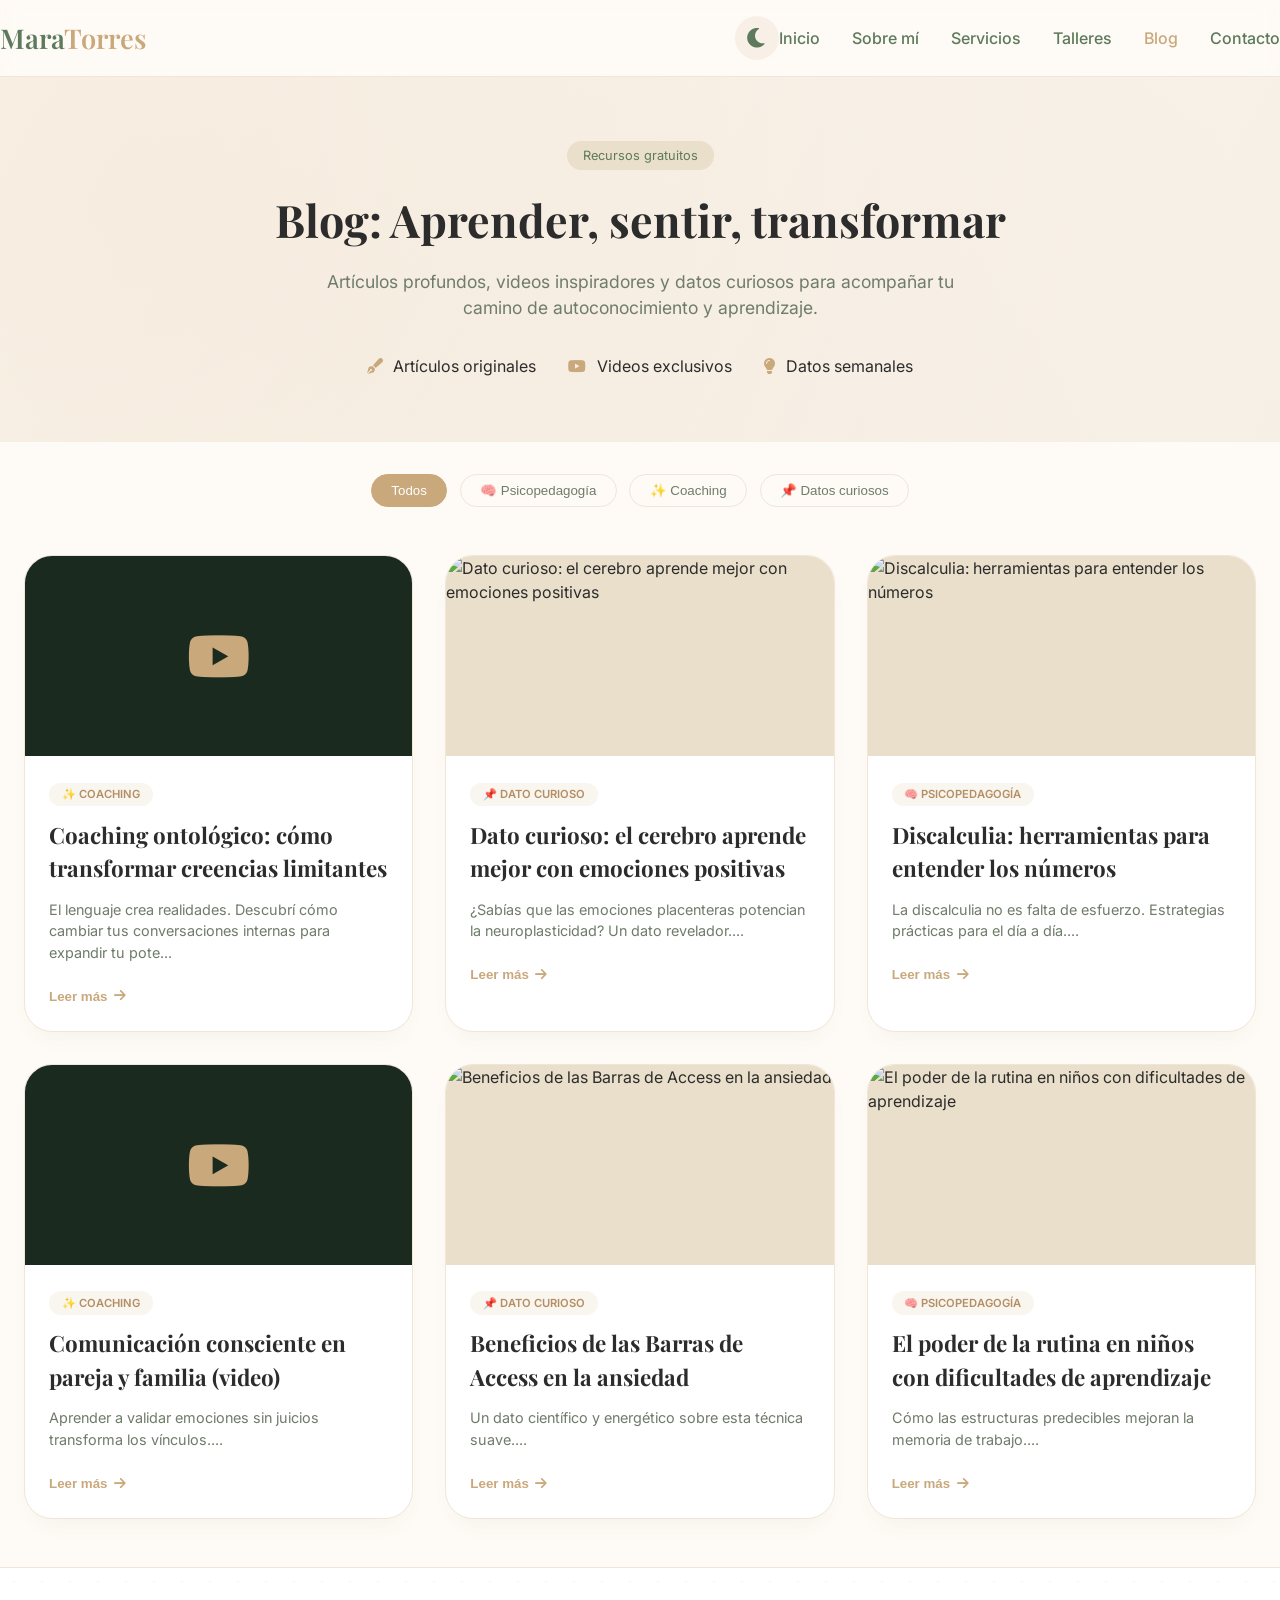
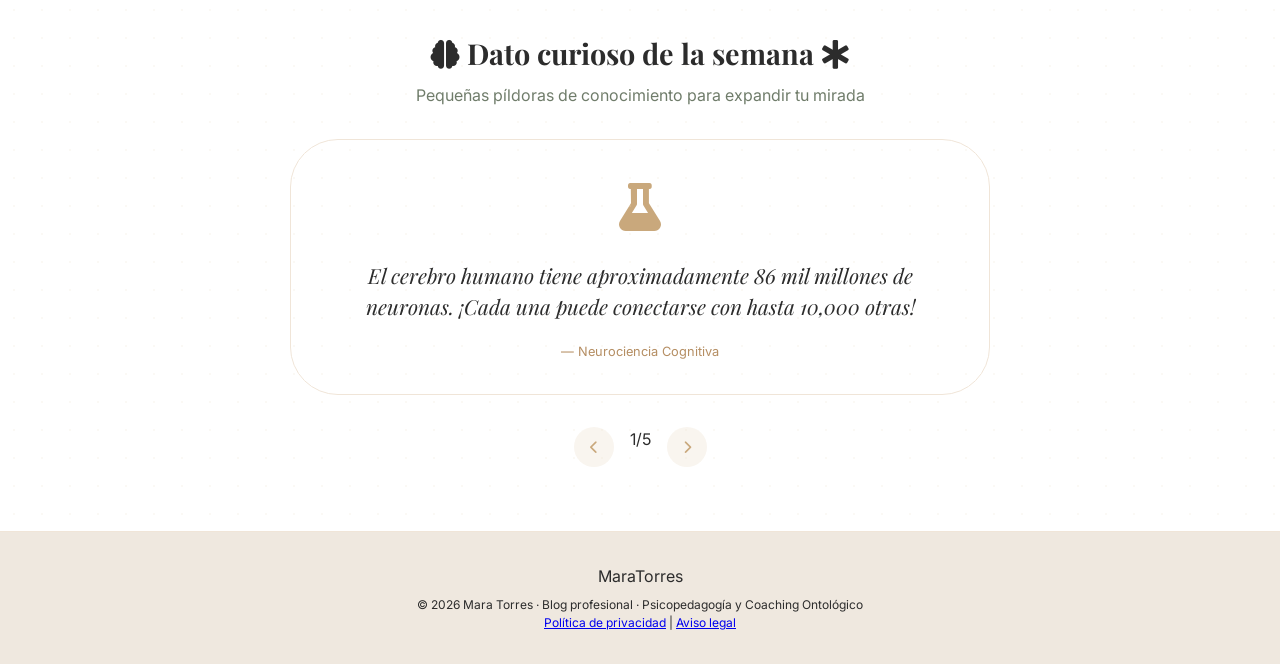
==== index.html @ 4ec5a08f "Add files via upload" ====
<!DOCTYPE html>
<html lang="es">
<head>
  <meta charset="UTF-8">
  <meta name="viewport" content="width=device-width, initial-scale=1.0, viewport-fit=cover">
  <meta name="description" content="Blog de Mara Torres: artículos, videos y datos curiosos sobre psicopedagogía clínica y coaching ontológico.">
  <meta name="keywords" content="blog psicopedagogía, coaching ontológico, dificultades de aprendizaje">
  <meta name="author" content="Mara Torres">
  <link rel="canonical" href="https://www.licenciadamaratorres.com/blog.html">
  <meta property="og:title" content="Blog | Mara Torres - Psicopedagogía y Coaching">
  <meta property="og:description" content="Artículos, videos y datos curiosos para potenciar tu aprendizaje.">
  <meta property="og:image" content="https://www.licenciadamaratorres.com/mara1.webp">
  <meta property="og:url" content="https://www.licenciadamaratorres.com/blog.html">
  <meta property="og:type" content="website">
  <link rel="icon" type="image/svg+xml" href="data:image/svg+xml,%3Csvg xmlns='http://www.w3.org/2000/svg' viewBox='0 0 100 100'%3E%3Ccircle cx='50' cy='50' r='45' fill='%238F9E8A'/%3E%3Ctext x='50' y='70' font-size='48' text-anchor='middle' fill='%23FFFFFF' font-family='Arial, sans-serif' font-weight='bold'%3EMT%3C/text%3E%3C/svg%3E">
  <title>Blog | Mara Torres · Psicopedagogía y Coaching</title>
  
  <!-- Preconexión a Google Fonts para evitar CORB -->
  <link rel="preconnect" href="https://fonts.googleapis.com">
  <link rel="preconnect" href="https://fonts.gstatic.com" crossorigin>
  <link href="https://fonts.googleapis.com/css2?family=Inter:opsz,wght@14..32,300;400;500;600;700&family=Playfair+Display:ital,wght@0,400;0,500;0,600;0,700;1,400&display=swap" rel="stylesheet" crossorigin="anonymous">
  
  <link rel="stylesheet" href="styles.css">
  <link rel="stylesheet" href="https://cdnjs.cloudflare.com/ajax/libs/font-awesome/6.0.0-beta3/css/all.min.css">
</head>
<body class="light-mode">
  <div class="app-wrapper">
    <header>
      <div class="navbar container">
        <div class="logo">Mara<span>Torres</span></div>
        <div class="dark-mode-toggle" id="darkModeToggle">
          <i class="fas fa-moon"></i>
          <i class="fas fa-sun" style="display: none;"></i>
        </div>
        <div class="menu-icon" id="menuToggle">
          <i class="fas fa-bars"></i>
        </div>
        <ul class="nav-links" id="navLinks">
          <li><a href="index.html" target="_blank">Inicio</a></li>
          <li><a href="index.html#about" target="_blank">Sobre mí</a></li>
          <li><a href="index.html#services" target="_blank">Servicios</a></li>
          <li><a href="index.html#workshops" target="_blank">Talleres</a></li>
          <li><a href="blog.html" class="active">Blog</a></li>
          <li><a href="index.html#contact" target="_blank">Contacto</a></li>
        </ul>
      </div>
    </header>

    <main>
      <section class="blog-hero">
        <div class="container">
          <div class="hero-badge">Recursos gratuitos</div>
          <h1>Blog: Aprender, sentir, transformar</h1>
          <p>Artículos profundos, videos inspiradores y datos curiosos para acompañar tu camino de autoconocimiento y aprendizaje.</p>
          <div class="hero-stats">
            <span><i class="fas fa-pen-fancy"></i> Artículos originales</span>
            <span><i class="fab fa-youtube"></i> Videos exclusivos</span>
            <span><i class="fas fa-lightbulb"></i> Datos semanales</span>
          </div>
        </div>
        <div class="moving-gradient-bg"></div>
      </section>

      <div class="container filter-bar">
        <div class="filter-buttons">
          <button class="filter-btn active" data-filter="all">Todos</button>
          <button class="filter-btn" data-filter="psicopedagogia">🧠 Psicopedagogía</button>
          <button class="filter-btn" data-filter="coaching">✨ Coaching</button>
          <button class="filter-btn" data-filter="curiosidad">📌 Datos curiosos</button>
        </div>
      </div>

      <section class="blog-grid-section">
        <div class="container">
          <div class="posts-grid" id="postsGrid"></div>
          <div class="load-more-container" id="loadMoreContainer" style="display: none;">
            <button id="loadMoreBtn" class="btn-outline">Cargar más artículos <i class="fas fa-arrow-down"></i></button>
          </div>
        </div>
      </section>

      <section class="curiosities-section">
        <div class="container">
          <div class="section-header">
            <h2><i class="fas fa-brain"></i> Dato curioso de la semana <i class="fas fa-star-of-life"></i></h2>
            <p>Pequeñas píldoras de conocimiento para expandir tu mirada</p>
          </div>
          <div class="curiosity-card" id="dynamicCuriosity">
            <div class="curiosity-icon"><i class="fas fa-flask"></i></div>
            <p class="curiosity-text">Cargando dato interesante...</p>
            <span class="curiosity-author">— Neuroaprendizaje</span>
          </div>
          <div class="curiosity-navigation">
            <button id="prevCuriosityBtn" class="curiosity-nav"><i class="fas fa-chevron-left"></i></button>
            <span id="curiosityIndex"></span>
            <button id="nextCuriosityBtn" class="curiosity-nav"><i class="fas fa-chevron-right"></i></button>
          </div>
        </div>
        <div class="floating-dots-bg"></div>
      </section>
    </main>

    <footer>
      <div class="container">
        <div class="footer-logo">Mara<span>Torres</span></div>
        <div class="copyright">
          <p>© 2026 Mara Torres · Blog profesional · Psicopedagogía y Coaching Ontológico</p>
          <p><a href="privacidad.html">Política de privacidad</a> | <a href="aviso-legal.html">Aviso legal</a></p>
        </div>
      </div>
    </footer>

    <div id="postModal" class="modal">
      <div class="modal-content">
        <span class="modal-close" id="closeModalBtn">&times;</span>
        <div id="modalBody"></div>
        <div class="modal-footer">
          <button class="btn-primary" id="modalContactBtn">¿Querés profundizar? Contactame <i class="fab fa-whatsapp"></i></button>
        </div>
      </div>
    </div>

    <div class="scroll-top" id="scrollTopBtn">
      <i class="fas fa-arrow-up"></i>
    </div>
  </div>
  <script src="script.js"></script>
</body>
</html>
---- styles.css ----
/* ========== VARIABLES ========== */
:root {
  --bg-body: #FEFAF5;
  --bg-surface: #FFFFFF;
  --text-primary: #2C2C2C;
  --text-secondary: #6F7C6A;
  --border-light: #F0E5D8;
  --primary: #C9A87C;
  --primary-dark: #B58E63;
  --primary-light: #EADFCB;
  --secondary: #5D7A5C;
  --secondary-light: #8F9E8A;
  --card-shadow: rgba(93, 122, 92, 0.08);
  --hero-gradient-start: #FFF9F2;
  --hero-gradient-end: #F6EFE6;
  --tag-bg: rgba(201,168,124,0.12);
  --footer-bg: #EFE8DF;
  --modal-overlay: rgba(0,0,0,0.7);
  --transition-default: all 0.3s cubic-bezier(0.2, 0.9, 0.4, 1.1);
}

body.dark-mode {
  --bg-body: #1A2A1F;
  --bg-surface: #24332A;
  --text-primary: #F2EFE6;
  --text-secondary: #C5C9B6;
  --border-light: #3F4A3A;
  --primary: #D6B47A;
  --primary-dark: #C2A36B;
  --primary-light: #4A5A3E;
  --secondary: #ADC09F;
  --secondary-light: #7C8F72;
  --card-shadow: rgba(0,0,0,0.3);
  --hero-gradient-start: #1F2E21;
  --hero-gradient-end: #142116;
  --tag-bg: rgba(214,180,122,0.18);
  --footer-bg: #162015;
  --modal-overlay: rgba(0,0,0,0.85);
}

* {
  margin: 0;
  padding: 0;
  box-sizing: border-box;
}

body {
  font-family: 'Inter', sans-serif;
  background-color: var(--bg-body);
  color: var(--text-primary);
  line-height: 1.5;
  transition: background-color 0.3s ease, color 0.2s ease;
  overflow-x: hidden;
}

.container {
  max-width: 1280px;
  margin: 0 auto;
  padding: 0 1.5rem;
  width: 100%;
}

/* ========== HEADER: Logo izquierda, tema centro, hamburguesa derecha ========== */
header {
  background: rgba(var(--bg-body), 0.98);
  backdrop-filter: blur(10px);
  position: sticky;
  top: 0;
  z-index: 1000;
  border-bottom: 1px solid var(--border-light);
  transition: var(--transition-default);
}
.navbar {
  display: flex;
  justify-content: space-between;
  align-items: center;
  padding: 1rem 0;
  position: relative;
}
.logo {
  font-size: 1.7rem;
  font-weight: 600;
  color: var(--secondary);
  font-family: 'Playfair Display', serif;
  flex: 1;
}
.logo span { color: var(--primary); }

.dark-mode-toggle {
  cursor: pointer;
  font-size: 1.4rem;
  color: var(--secondary);
  background: var(--tag-bg);
  width: 44px;
  height: 44px;
  display: flex;
  align-items: center;
  justify-content: center;
  border-radius: 60px;
  transition: 0.2s;
  margin: 0 auto;
}
.dark-mode-toggle:hover {
  background: var(--primary-light);
  color: var(--primary);
}

.menu-icon {
  display: none;
  font-size: 1.8rem;
  cursor: pointer;
  color: var(--secondary);
  background: none;
  border: none;
  margin-left: auto;
}

.nav-links {
  display: flex;
  gap: 2rem;
  list-style: none;
}
.nav-links a {
  text-decoration: none;
  font-weight: 500;
  color: var(--secondary);
  transition: 0.2s;
}
.nav-links a:hover, .nav-links a.active {
  color: var(--primary);
}

/* ========== RESPONSIVE MENU: hamburguesa derecha, enlaces centrados ========== */
@media (max-width: 1024px) {
  .menu-icon {
    display: block;
  }
  .nav-links {
    position: absolute;
    top: 100%;
    left: 0;
    width: 100%;
    background: var(--bg-surface);
    flex-direction: column;
    align-items: center;
    justify-content: center;
    gap: 1.2rem;
    padding: 1.8rem 0;
    margin: 0;
    border-top: 1px solid var(--border-light);
    border-bottom: 1px solid var(--border-light);
    opacity: 0;
    visibility: hidden;
    transform: translateY(-20px);
    transition: opacity 0.3s ease, visibility 0.3s ease, transform 0.3s ease;
    z-index: 999;
    box-shadow: 0 10px 20px rgba(0, 0, 0, 0.05);
    text-align: center;
  }
  .nav-links.active {
    opacity: 1;
    visibility: visible;
    transform: translateY(0);
  }
  .nav-links li {
    width: 100%;
    text-align: center;
  }
  .nav-links a {
    font-size: 1.1rem;
    padding: 0.5rem;
    display: inline-block;
  }
}

/* ========== HERO Y ANIMACIONES ========== */
.blog-hero {
  position: relative;
  padding: 4rem 0;
  background: linear-gradient(120deg, var(--hero-gradient-start), var(--hero-gradient-end));
  overflow: hidden;
  text-align: center;
}
.moving-gradient-bg {
  position: absolute;
  top: -50%;
  left: -50%;
  width: 200%;
  height: 200%;
  background: radial-gradient(circle at 30% 40%, rgba(201,168,124,0.15) 0%, transparent 60%);
  animation: slowDrift 18s infinite alternate ease-in-out;
  pointer-events: none;
  z-index: 0;
}
@keyframes slowDrift {
  0% { transform: translate(0%, 0%) rotate(0deg); opacity: 0.6; }
  100% { transform: translate(5%, 8%) rotate(3deg); opacity: 1; }
}
.blog-hero .container {
  position: relative;
  z-index: 2;
}
.hero-badge {
  background: var(--primary-light);
  padding: 0.3rem 1rem;
  border-radius: 50px;
  font-size: 0.8rem;
  display: inline-block;
  margin-bottom: 1rem;
  color: var(--secondary);
}
.blog-hero h1 {
  font-size: 2.8rem;
  font-family: 'Playfair Display', serif;
  margin-bottom: 1rem;
}
.blog-hero p {
  font-size: 1.1rem;
  max-width: 650px;
  margin: 0 auto;
  color: var(--text-secondary);
}
.hero-stats {
  margin-top: 2rem;
  display: flex;
  justify-content: center;
  gap: 2rem;
}
.hero-stats span i {
  margin-right: 0.4rem;
  color: var(--primary);
}

/* ========== FILTROS Y GRID ========== */
.filter-bar {
  margin-top: 2rem;
  margin-bottom: 1rem;
  text-align: center;
}
.filter-buttons {
  display: flex;
  flex-wrap: wrap;
  justify-content: center;
  gap: 0.8rem;
}
.filter-btn {
  background: transparent;
  border: 1px solid var(--border-light);
  padding: 0.5rem 1.2rem;
  border-radius: 50px;
  font-weight: 500;
  color: var(--text-secondary);
  cursor: pointer;
  transition: 0.2s;
}
.filter-btn.active, .filter-btn:hover {
  background: var(--primary);
  color: white;
  border-color: var(--primary);
}

.posts-grid {
  display: grid;
  grid-template-columns: repeat(auto-fill, minmax(320px, 1fr));
  gap: 2rem;
  margin: 3rem 0;
}
.post-card {
  background: var(--bg-surface);
  border-radius: 28px;
  overflow: hidden;
  border: 1px solid var(--border-light);
  transition: var(--transition-default);
  box-shadow: 0 12px 24px -12px var(--card-shadow);
  display: flex;
  flex-direction: column;
}
.post-card:hover {
  transform: translateY(-6px);
  box-shadow: 0 20px 32px -12px rgba(0,0,0,0.15);
  border-color: var(--primary-light);
}
.post-image {
  width: 100%;
  height: 200px;
  object-fit: cover;
  background: var(--primary-light);
}
.post-video-placeholder {
  background: #1b2a1f;
  display: flex;
  align-items: center;
  justify-content: center;
  height: 200px;
  position: relative;
}
.post-video-placeholder i {
  font-size: 3.5rem;
  color: var(--primary);
}
.post-content {
  padding: 1.5rem;
  flex: 1;
}
.post-category {
  display: inline-block;
  font-size: 0.7rem;
  text-transform: uppercase;
  background: var(--tag-bg);
  padding: 0.2rem 0.8rem;
  border-radius: 40px;
  margin-bottom: 0.8rem;
  color: var(--primary-dark);
  font-weight: 600;
}
.post-title {
  font-size: 1.4rem;
  font-family: 'Playfair Display', serif;
  margin-bottom: 0.8rem;
}
.post-excerpt {
  color: var(--text-secondary);
  margin-bottom: 1.2rem;
  font-size: 0.9rem;
}
.read-more-btn {
  background: none;
  border: none;
  color: var(--primary);
  font-weight: 600;
  cursor: pointer;
  display: inline-flex;
  align-items: center;
  gap: 0.4rem;
  padding: 0;
  transition: 0.2s;
}
.read-more-btn:hover {
  gap: 0.8rem;
  color: var(--primary-dark);
}
.load-more-container {
  text-align: center;
  margin: 2rem 0;
}
.btn-outline {
  background: transparent;
  border: 1.5px solid var(--primary);
  padding: 0.6rem 1.3rem;
  border-radius: 60px;
  color: var(--secondary);
  font-weight: 600;
  cursor: pointer;
  transition: 0.2s;
}
.btn-outline:hover {
  background: var(--primary);
  color: white;
}

/* ========== SECCIÓN DATOS CURIOSOS ========== */
.curiosities-section {
  position: relative;
  padding: 4rem 0;
  background: var(--bg-surface);
  border-top: 1px solid var(--border-light);
  border-bottom: 1px solid var(--border-light);
  overflow: hidden;
}
.floating-dots-bg {
  position: absolute;
  top: 0;
  left: 0;
  width: 100%;
  height: 100%;
  background-image: radial-gradient(var(--primary-light) 1.5px, transparent 1.5px);
  background-size: 28px 28px;
  opacity: 0.2;
  animation: floatDots 20s linear infinite;
  pointer-events: none;
}
@keyframes floatDots {
  0% { background-position: 0 0; }
  100% { background-position: 40px 40px; }
}
.section-header {
  text-align: center;
  margin-bottom: 2rem;
}
.section-header h2 {
  font-size: 1.8rem;
  font-family: 'Playfair Display', serif;
  margin-bottom: 0.5rem;
}
.section-header p {
  color: var(--text-secondary);
}
.curiosity-card {
  max-width: 700px;
  margin: 2rem auto;
  background: rgba(var(--bg-body), 0.7);
  backdrop-filter: blur(8px);
  border-radius: 48px;
  padding: 2rem;
  text-align: center;
  border: 1px solid var(--border-light);
  transition: transform 0.3s;
}
.curiosity-icon {
  font-size: 3rem;
  color: var(--primary);
  margin-bottom: 1rem;
}
.curiosity-text {
  font-size: 1.3rem;
  font-family: 'Playfair Display', serif;
  font-style: italic;
  margin-bottom: 1rem;
}
.curiosity-author {
  font-size: 0.8rem;
  color: var(--primary-dark);
}
.curiosity-navigation {
  display: flex;
  justify-content: center;
  gap: 1rem;
  margin-top: 1rem;
}
.curiosity-nav {
  background: var(--tag-bg);
  border: none;
  width: 40px;
  height: 40px;
  border-radius: 50%;
  cursor: pointer;
  color: var(--primary);
  transition: 0.2s;
}
.curiosity-nav:hover {
  background: var(--primary);
  color: white;
}

/* ========== MODAL Y VIDEOS ========== */
.modal {
  display: none;
  position: fixed;
  top: 0;
  left: 0;
  width: 100%;
  height: 100%;
  background-color: var(--modal-overlay);
  backdrop-filter: blur(6px);
  z-index: 2000;
  align-items: center;
  justify-content: center;
  animation: fadeModal 0.3s ease;
}
.modal-content {
  background: var(--bg-surface);
  max-width: 750px;
  width: 90%;
  border-radius: 2rem;
  padding: 2rem;
  position: relative;
  max-height: 85vh;
  overflow-y: auto;
  border: 1px solid var(--border-light);
}
.modal-close {
  position: absolute;
  top: 1rem;
  right: 1.5rem;
  font-size: 1.8rem;
  cursor: pointer;
  color: var(--text-secondary);
}
.modal-footer {
  margin-top: 1.5rem;
  text-align: center;
}
#modalContactBtn {
  background: #25D366;
  color: white;
  border: none;
}
@keyframes fadeModal {
  from { opacity: 0; }
  to { opacity: 1; }
}
.video-responsive {
  position: relative;
  padding-bottom: 56.25%;
  height: 0;
  margin: 1rem 0;
}
.video-responsive iframe {
  position: absolute;
  top: 0;
  left: 0;
  width: 100%;
  height: 100%;
  border-radius: 20px;
  border: none;
}

/* ========== FOOTER Y SCROLL ========== */
footer {
  background: var(--footer-bg);
  padding: 2rem 0;
  text-align: center;
}
.copyright {
  margin-top: 0.5rem;
  font-size: 0.75rem;
}
.scroll-top {
  position: fixed;
  bottom: 20px;
  right: 20px;
  background: var(--primary);
  width: 44px;
  height: 44px;
  border-radius: 50%;
  display: flex;
  align-items: center;
  justify-content: center;
  cursor: pointer;
  opacity: 0;
  visibility: hidden;
  transition: 0.3s;
  box-shadow: 0 5px 12px rgba(0,0,0,0.2);
}
.scroll-top.visible {
  opacity: 1;
  visibility: visible;
}
.btn-primary {
  background: var(--primary);
  padding: 0.7rem 1.5rem;
  border-radius: 60px;
  border: none;
  font-weight: 600;
  cursor: pointer;
  transition: 0.2s;
}
.btn-primary:hover {
  background: var(--primary-dark);
  transform: translateY(-2px);
}

/* ========== AJUSTES MÓVILES ADICIONALES ========== */
@media (max-width: 768px) {
  .navbar {
    flex-wrap: nowrap;
  }
  .logo {
    font-size: 1.4rem;
    flex: 0 0 auto;
  }
  .dark-mode-toggle {
    width: 40px;
    height: 40px;
    font-size: 1.2rem;
    margin: 0 0.5rem;
  }
  .blog-hero h1 {
    font-size: 2rem;
  }
  .hero-stats {
    flex-direction: column;
    gap: 0.5rem;
  }
  .posts-grid {
    grid-template-columns: 1fr;
  }
  .curiosity-text {
    font-size: 1rem;
  }
  .filter-buttons {
    gap: 0.5rem;
  }
  .filter-btn {
    font-size: 0.75rem;
    padding: 0.4rem 0.8rem;
  }
  .section-header h2 {
    font-size: 1.5rem;
  }
}

/* ========== ANIMACIONES SCROLL ========== */
.fade-up {
  opacity: 0;
  transform: translateY(25px);
  transition: opacity 0.7s ease, transform 0.7s ease;
}
.fade-up.visible {
  opacity: 1;
  transform: translateY(0);
}
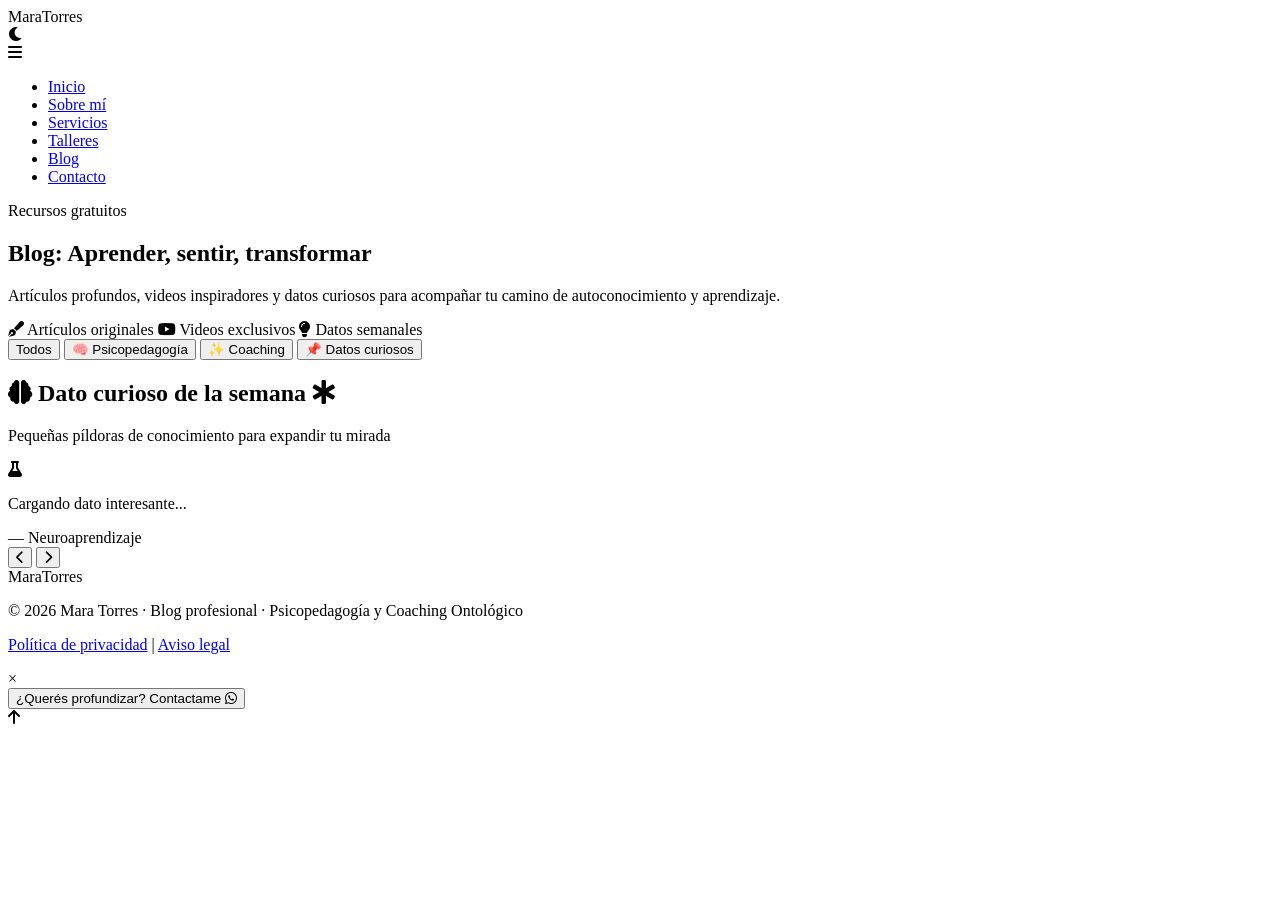
==== commit 11492eda: "Update index.html" ====
--- a/index.html
+++ b/index.html
@@ -20,7 +20,7 @@
   <link rel="preconnect" href="https://fonts.gstatic.com" crossorigin>
   <link href="https://fonts.googleapis.com/css2?family=Inter:opsz,wght@14..32,300;400;500;600;700&family=Playfair+Display:ital,wght@0,400;0,500;0,600;0,700;1,400&display=swap" rel="stylesheet" crossorigin="anonymous">
   
-  <link rel="stylesheet" href="styles.css">
+  <link rel="stylesheet" href="blog.css">
   <link rel="stylesheet" href="https://cdnjs.cloudflare.com/ajax/libs/font-awesome/6.0.0-beta3/css/all.min.css">
 </head>
 <body class="light-mode">
@@ -124,6 +124,6 @@
       <i class="fas fa-arrow-up"></i>
     </div>
   </div>
-  <script src="script.js"></script>
+  <script src="blog.js"></script>
 </body>
-</html>+</html>
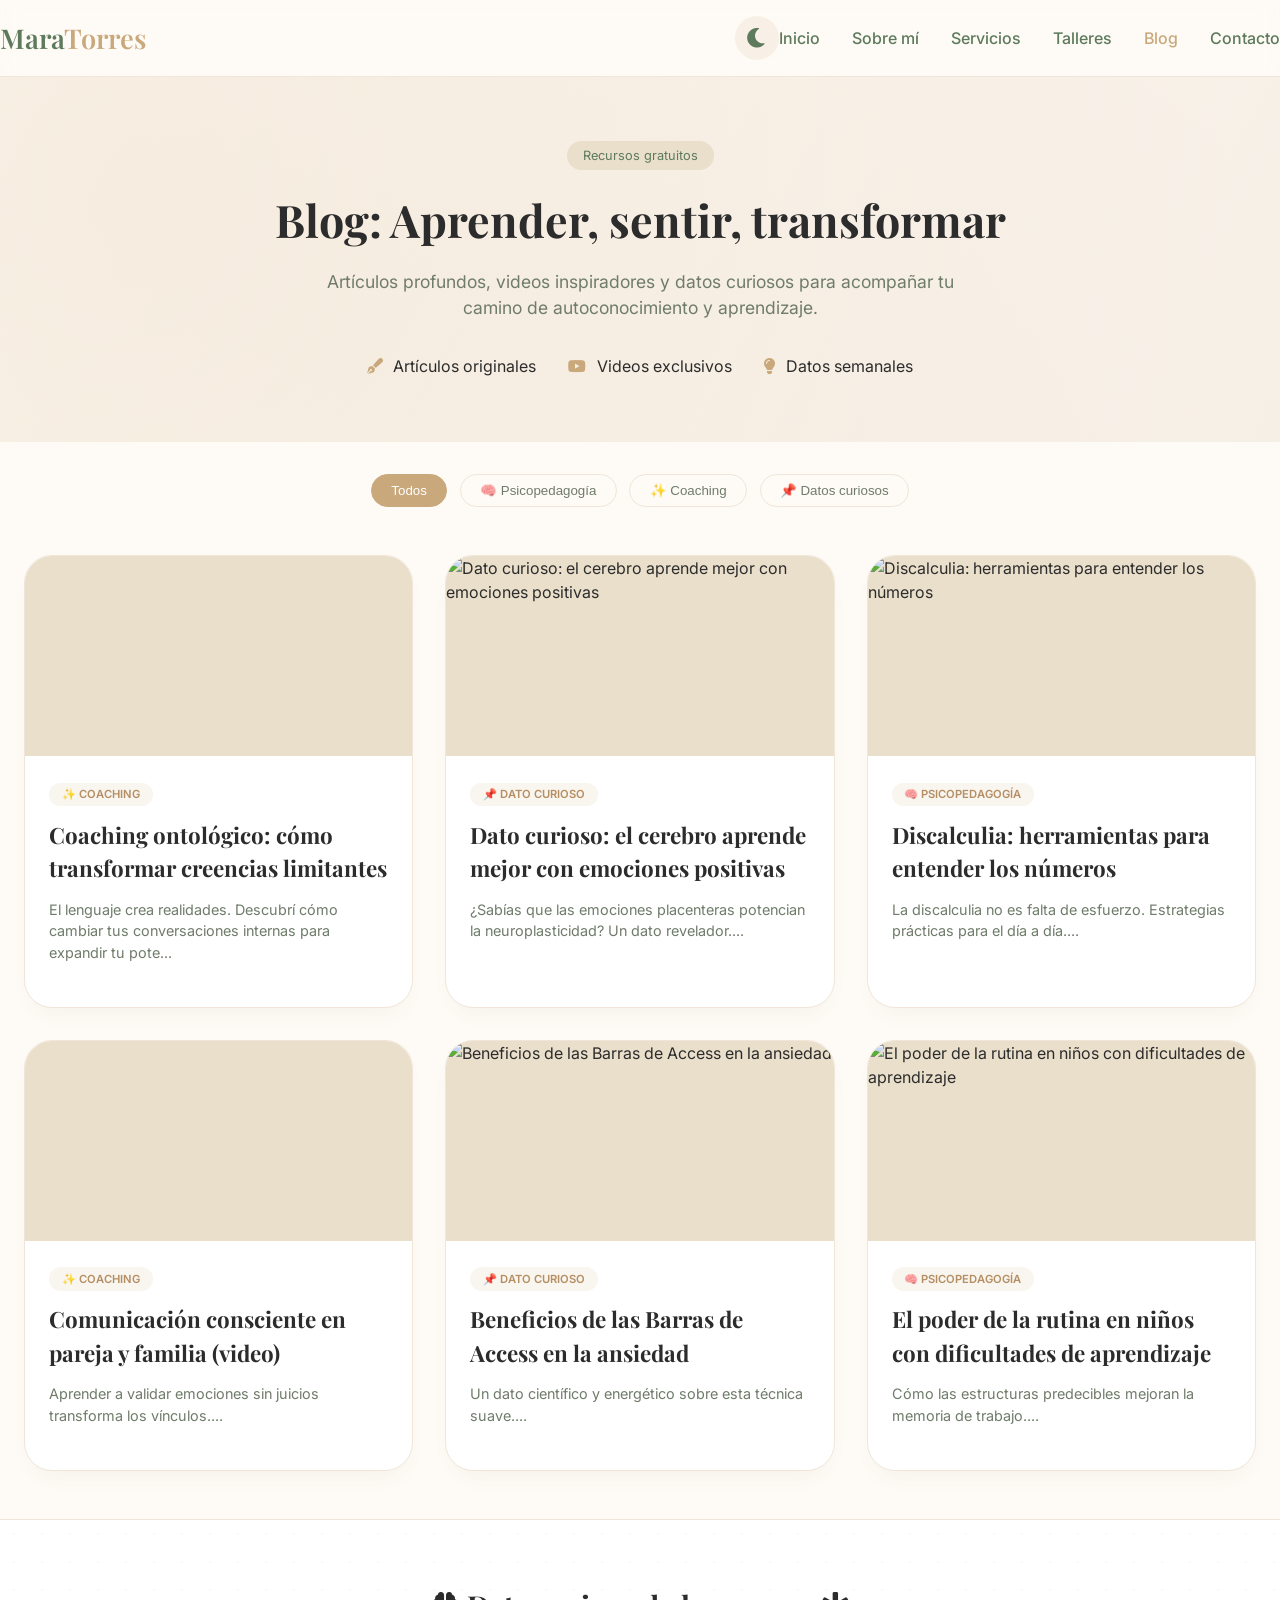
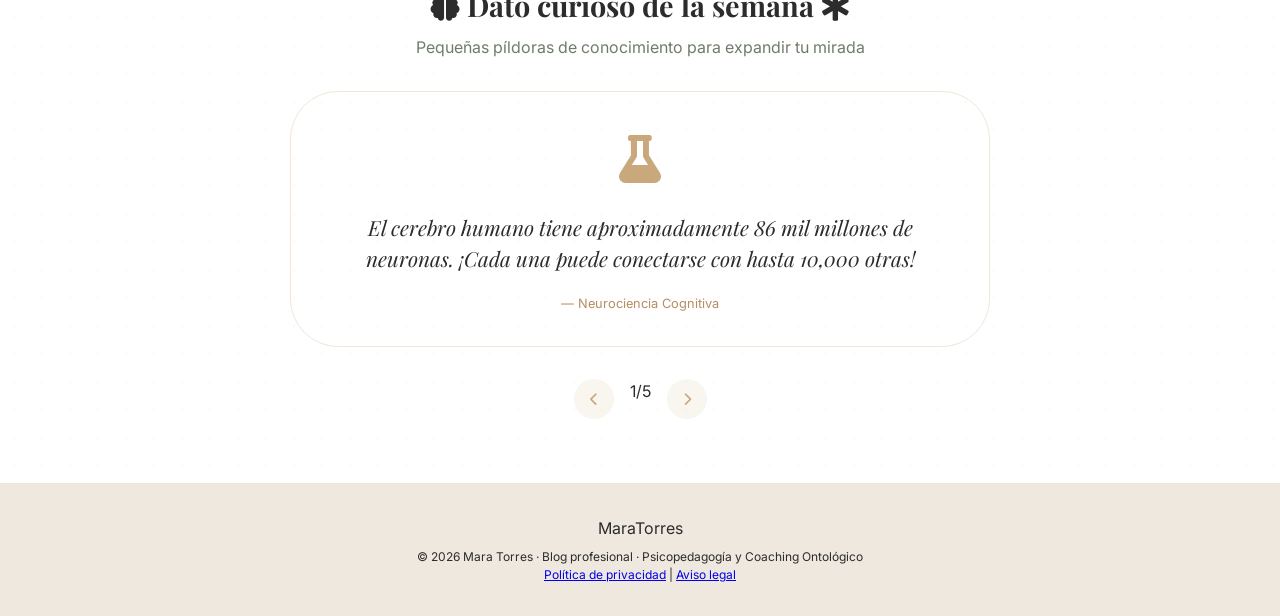
==== commit 3e94ec0e: "Update index.html" ====
--- a/index.html
+++ b/index.html
@@ -20,7 +20,7 @@
   <link rel="preconnect" href="https://fonts.gstatic.com" crossorigin>
   <link href="https://fonts.googleapis.com/css2?family=Inter:opsz,wght@14..32,300;400;500;600;700&family=Playfair+Display:ital,wght@0,400;0,500;0,600;0,700;1,400&display=swap" rel="stylesheet" crossorigin="anonymous">
   
-  <link rel="stylesheet" href="blog.css">
+  <link rel="stylesheet" href="styles.css">
   <link rel="stylesheet" href="https://cdnjs.cloudflare.com/ajax/libs/font-awesome/6.0.0-beta3/css/all.min.css">
 </head>
 <body class="light-mode">
@@ -124,6 +124,6 @@
       <i class="fas fa-arrow-up"></i>
     </div>
   </div>
-  <script src="blog.js"></script>
+  <script src="script.js"></script>
 </body>
 </html>
--- a/styles.css
+++ b/styles.css
@@ -0,0 +1,602 @@
+/* ========== VARIABLES ========== */
+:root {
+  --bg-body: #FEFAF5;
+  --bg-surface: #FFFFFF;
+  --text-primary: #2C2C2C;
+  --text-secondary: #6F7C6A;
+  --border-light: #F0E5D8;
+  --primary: #C9A87C;
+  --primary-dark: #B58E63;
+  --primary-light: #EADFCB;
+  --secondary: #5D7A5C;
+  --secondary-light: #8F9E8A;
+  --card-shadow: rgba(93, 122, 92, 0.08);
+  --hero-gradient-start: #FFF9F2;
+  --hero-gradient-end: #F6EFE6;
+  --tag-bg: rgba(201,168,124,0.12);
+  --footer-bg: #EFE8DF;
+  --modal-overlay: rgba(0,0,0,0.7);
+  --transition-default: all 0.3s cubic-bezier(0.2, 0.9, 0.4, 1.1);
+}
+
+body.dark-mode {
+  --bg-body: #1A2A1F;
+  --bg-surface: #24332A;
+  --text-primary: #F2EFE6;
+  --text-secondary: #C5C9B6;
+  --border-light: #3F4A3A;
+  --primary: #D6B47A;
+  --primary-dark: #C2A36B;
+  --primary-light: #4A5A3E;
+  --secondary: #ADC09F;
+  --secondary-light: #7C8F72;
+  --card-shadow: rgba(0,0,0,0.3);
+  --hero-gradient-start: #1F2E21;
+  --hero-gradient-end: #142116;
+  --tag-bg: rgba(214,180,122,0.18);
+  --footer-bg: #162015;
+  --modal-overlay: rgba(0,0,0,0.85);
+}
+
+* {
+  margin: 0;
+  padding: 0;
+  box-sizing: border-box;
+}
+
+body {
+  font-family: 'Inter', sans-serif;
+  background-color: var(--bg-body);
+  color: var(--text-primary);
+  line-height: 1.5;
+  transition: background-color 0.3s ease, color 0.2s ease;
+  overflow-x: hidden;
+}
+
+.container {
+  max-width: 1280px;
+  margin: 0 auto;
+  padding: 0 1.5rem;
+  width: 100%;
+}
+
+/* ========== HEADER: Logo izquierda, tema centro, hamburguesa derecha ========== */
+header {
+  background: rgba(var(--bg-body), 0.98);
+  backdrop-filter: blur(10px);
+  position: sticky;
+  top: 0;
+  z-index: 1000;
+  border-bottom: 1px solid var(--border-light);
+  transition: var(--transition-default);
+}
+.navbar {
+  display: flex;
+  justify-content: space-between;
+  align-items: center;
+  padding: 1rem 0;
+  position: relative;
+}
+.logo {
+  font-size: 1.7rem;
+  font-weight: 600;
+  color: var(--secondary);
+  font-family: 'Playfair Display', serif;
+  flex: 1;
+}
+.logo span { color: var(--primary); }
+
+.dark-mode-toggle {
+  cursor: pointer;
+  font-size: 1.4rem;
+  color: var(--secondary);
+  background: var(--tag-bg);
+  width: 44px;
+  height: 44px;
+  display: flex;
+  align-items: center;
+  justify-content: center;
+  border-radius: 60px;
+  transition: 0.2s;
+  margin: 0 auto;
+}
+.dark-mode-toggle:hover {
+  background: var(--primary-light);
+  color: var(--primary);
+}
+
+.menu-icon {
+  display: none;
+  font-size: 1.8rem;
+  cursor: pointer;
+  color: var(--secondary);
+  background: none;
+  border: none;
+  margin-left: auto;
+}
+
+.nav-links {
+  display: flex;
+  gap: 2rem;
+  list-style: none;
+}
+.nav-links a {
+  text-decoration: none;
+  font-weight: 500;
+  color: var(--secondary);
+  transition: 0.2s;
+}
+.nav-links a:hover, .nav-links a.active {
+  color: var(--primary);
+}
+
+/* ========== RESPONSIVE MENU: hamburguesa derecha, enlaces centrados ========== */
+@media (max-width: 1024px) {
+  .menu-icon {
+    display: block;
+  }
+  .nav-links {
+    position: absolute;
+    top: 100%;
+    left: 0;
+    width: 100%;
+    background: var(--bg-surface);
+    flex-direction: column;
+    align-items: center;
+    justify-content: center;
+    gap: 1.2rem;
+    padding: 1.8rem 0;
+    margin: 0;
+    border-top: 1px solid var(--border-light);
+    border-bottom: 1px solid var(--border-light);
+    opacity: 0;
+    visibility: hidden;
+    transform: translateY(-20px);
+    transition: opacity 0.3s ease, visibility 0.3s ease, transform 0.3s ease;
+    z-index: 999;
+    box-shadow: 0 10px 20px rgba(0, 0, 0, 0.05);
+    text-align: center;
+  }
+  .nav-links.active {
+    opacity: 1;
+    visibility: visible;
+    transform: translateY(0);
+  }
+  .nav-links li {
+    width: 100%;
+    text-align: center;
+  }
+  .nav-links a {
+    font-size: 1.1rem;
+    padding: 0.5rem;
+    display: inline-block;
+  }
+}
+
+/* ========== HERO Y ANIMACIONES ========== */
+.blog-hero {
+  position: relative;
+  padding: 4rem 0;
+  background: linear-gradient(120deg, var(--hero-gradient-start), var(--hero-gradient-end));
+  overflow: hidden;
+  text-align: center;
+}
+.moving-gradient-bg {
+  position: absolute;
+  top: -50%;
+  left: -50%;
+  width: 200%;
+  height: 200%;
+  background: radial-gradient(circle at 30% 40%, rgba(201,168,124,0.15) 0%, transparent 60%);
+  animation: slowDrift 18s infinite alternate ease-in-out;
+  pointer-events: none;
+  z-index: 0;
+}
+@keyframes slowDrift {
+  0% { transform: translate(0%, 0%) rotate(0deg); opacity: 0.6; }
+  100% { transform: translate(5%, 8%) rotate(3deg); opacity: 1; }
+}
+.blog-hero .container {
+  position: relative;
+  z-index: 2;
+}
+.hero-badge {
+  background: var(--primary-light);
+  padding: 0.3rem 1rem;
+  border-radius: 50px;
+  font-size: 0.8rem;
+  display: inline-block;
+  margin-bottom: 1rem;
+  color: var(--secondary);
+}
+.blog-hero h1 {
+  font-size: 2.8rem;
+  font-family: 'Playfair Display', serif;
+  margin-bottom: 1rem;
+}
+.blog-hero p {
+  font-size: 1.1rem;
+  max-width: 650px;
+  margin: 0 auto;
+  color: var(--text-secondary);
+}
+.hero-stats {
+  margin-top: 2rem;
+  display: flex;
+  justify-content: center;
+  gap: 2rem;
+}
+.hero-stats span i {
+  margin-right: 0.4rem;
+  color: var(--primary);
+}
+
+/* ========== FILTROS Y GRID ========== */
+.filter-bar {
+  margin-top: 2rem;
+  margin-bottom: 1rem;
+  text-align: center;
+}
+.filter-buttons {
+  display: flex;
+  flex-wrap: wrap;
+  justify-content: center;
+  gap: 0.8rem;
+}
+.filter-btn {
+  background: transparent;
+  border: 1px solid var(--border-light);
+  padding: 0.5rem 1.2rem;
+  border-radius: 50px;
+  font-weight: 500;
+  color: var(--text-secondary);
+  cursor: pointer;
+  transition: 0.2s;
+}
+.filter-btn.active, .filter-btn:hover {
+  background: var(--primary);
+  color: white;
+  border-color: var(--primary);
+}
+
+.posts-grid {
+  display: grid;
+  grid-template-columns: repeat(auto-fill, minmax(320px, 1fr));
+  gap: 2rem;
+  margin: 3rem 0;
+}
+.post-card {
+  background: var(--bg-surface);
+  border-radius: 28px;
+  overflow: hidden;
+  border: 1px solid var(--border-light);
+  transition: var(--transition-default);
+  box-shadow: 0 12px 24px -12px var(--card-shadow);
+  display: flex;
+  flex-direction: column;
+}
+.post-card:hover {
+  transform: translateY(-6px);
+  box-shadow: 0 20px 32px -12px rgba(0,0,0,0.15);
+  border-color: var(--primary-light);
+}
+.post-image {
+  width: 100%;
+  height: 200px;
+  object-fit: cover;
+  background: var(--primary-light);
+}
+.post-video-placeholder {
+  background: #1b2a1f;
+  display: flex;
+  align-items: center;
+  justify-content: center;
+  height: 200px;
+  position: relative;
+}
+.post-video-placeholder i {
+  font-size: 3.5rem;
+  color: var(--primary);
+}
+.post-content {
+  padding: 1.5rem;
+  flex: 1;
+}
+.post-category {
+  display: inline-block;
+  font-size: 0.7rem;
+  text-transform: uppercase;
+  background: var(--tag-bg);
+  padding: 0.2rem 0.8rem;
+  border-radius: 40px;
+  margin-bottom: 0.8rem;
+  color: var(--primary-dark);
+  font-weight: 600;
+}
+.post-title {
+  font-size: 1.4rem;
+  font-family: 'Playfair Display', serif;
+  margin-bottom: 0.8rem;
+}
+.post-excerpt {
+  color: var(--text-secondary);
+  margin-bottom: 1.2rem;
+  font-size: 0.9rem;
+}
+.read-more-btn {
+  background: none;
+  border: none;
+  color: var(--primary);
+  font-weight: 600;
+  cursor: pointer;
+  display: inline-flex;
+  align-items: center;
+  gap: 0.4rem;
+  padding: 0;
+  transition: 0.2s;
+}
+.read-more-btn:hover {
+  gap: 0.8rem;
+  color: var(--primary-dark);
+}
+.load-more-container {
+  text-align: center;
+  margin: 2rem 0;
+}
+.btn-outline {
+  background: transparent;
+  border: 1.5px solid var(--primary);
+  padding: 0.6rem 1.3rem;
+  border-radius: 60px;
+  color: var(--secondary);
+  font-weight: 600;
+  cursor: pointer;
+  transition: 0.2s;
+}
+.btn-outline:hover {
+  background: var(--primary);
+  color: white;
+}
+
+/* ========== SECCIÓN DATOS CURIOSOS ========== */
+.curiosities-section {
+  position: relative;
+  padding: 4rem 0;
+  background: var(--bg-surface);
+  border-top: 1px solid var(--border-light);
+  border-bottom: 1px solid var(--border-light);
+  overflow: hidden;
+}
+.floating-dots-bg {
+  position: absolute;
+  top: 0;
+  left: 0;
+  width: 100%;
+  height: 100%;
+  background-image: radial-gradient(var(--primary-light) 1.5px, transparent 1.5px);
+  background-size: 28px 28px;
+  opacity: 0.2;
+  animation: floatDots 20s linear infinite;
+  pointer-events: none;
+}
+@keyframes floatDots {
+  0% { background-position: 0 0; }
+  100% { background-position: 40px 40px; }
+}
+.section-header {
+  text-align: center;
+  margin-bottom: 2rem;
+}
+.section-header h2 {
+  font-size: 1.8rem;
+  font-family: 'Playfair Display', serif;
+  margin-bottom: 0.5rem;
+}
+.section-header p {
+  color: var(--text-secondary);
+}
+.curiosity-card {
+  max-width: 700px;
+  margin: 2rem auto;
+  background: rgba(var(--bg-body), 0.7);
+  backdrop-filter: blur(8px);
+  border-radius: 48px;
+  padding: 2rem;
+  text-align: center;
+  border: 1px solid var(--border-light);
+  transition: transform 0.3s;
+}
+.curiosity-icon {
+  font-size: 3rem;
+  color: var(--primary);
+  margin-bottom: 1rem;
+}
+.curiosity-text {
+  font-size: 1.3rem;
+  font-family: 'Playfair Display', serif;
+  font-style: italic;
+  margin-bottom: 1rem;
+}
+.curiosity-author {
+  font-size: 0.8rem;
+  color: var(--primary-dark);
+}
+.curiosity-navigation {
+  display: flex;
+  justify-content: center;
+  gap: 1rem;
+  margin-top: 1rem;
+}
+.curiosity-nav {
+  background: var(--tag-bg);
+  border: none;
+  width: 40px;
+  height: 40px;
+  border-radius: 50%;
+  cursor: pointer;
+  color: var(--primary);
+  transition: 0.2s;
+}
+.curiosity-nav:hover {
+  background: var(--primary);
+  color: white;
+}
+
+/* ========== MODAL Y VIDEOS ========== */
+.modal {
+  display: none;
+  position: fixed;
+  top: 0;
+  left: 0;
+  width: 100%;
+  height: 100%;
+  background-color: var(--modal-overlay);
+  backdrop-filter: blur(6px);
+  z-index: 2000;
+  align-items: center;
+  justify-content: center;
+  animation: fadeModal 0.3s ease;
+}
+.modal-content {
+  background: var(--bg-surface);
+  max-width: 750px;
+  width: 90%;
+  border-radius: 2rem;
+  padding: 2rem;
+  position: relative;
+  max-height: 85vh;
+  overflow-y: auto;
+  border: 1px solid var(--border-light);
+}
+.modal-close {
+  position: absolute;
+  top: 1rem;
+  right: 1.5rem;
+  font-size: 1.8rem;
+  cursor: pointer;
+  color: var(--text-secondary);
+}
+.modal-footer {
+  margin-top: 1.5rem;
+  text-align: center;
+}
+#modalContactBtn {
+  background: #25D366;
+  color: white;
+  border: none;
+}
+@keyframes fadeModal {
+  from { opacity: 0; }
+  to { opacity: 1; }
+}
+.video-responsive {
+  position: relative;
+  padding-bottom: 56.25%;
+  height: 0;
+  margin: 1rem 0;
+}
+.video-responsive iframe {
+  position: absolute;
+  top: 0;
+  left: 0;
+  width: 100%;
+  height: 100%;
+  border-radius: 20px;
+  border: none;
+}
+
+/* ========== FOOTER Y SCROLL ========== */
+footer {
+  background: var(--footer-bg);
+  padding: 2rem 0;
+  text-align: center;
+}
+.copyright {
+  margin-top: 0.5rem;
+  font-size: 0.75rem;
+}
+.scroll-top {
+  position: fixed;
+  bottom: 20px;
+  right: 20px;
+  background: var(--primary);
+  width: 44px;
+  height: 44px;
+  border-radius: 50%;
+  display: flex;
+  align-items: center;
+  justify-content: center;
+  cursor: pointer;
+  opacity: 0;
+  visibility: hidden;
+  transition: 0.3s;
+  box-shadow: 0 5px 12px rgba(0,0,0,0.2);
+}
+.scroll-top.visible {
+  opacity: 1;
+  visibility: visible;
+}
+.btn-primary {
+  background: var(--primary);
+  padding: 0.7rem 1.5rem;
+  border-radius: 60px;
+  border: none;
+  font-weight: 600;
+  cursor: pointer;
+  transition: 0.2s;
+}
+.btn-primary:hover {
+  background: var(--primary-dark);
+  transform: translateY(-2px);
+}
+
+/* ========== AJUSTES MÓVILES ADICIONALES ========== */
+@media (max-width: 768px) {
+  .navbar {
+    flex-wrap: nowrap;
+  }
+  .logo {
+    font-size: 1.4rem;
+    flex: 0 0 auto;
+  }
+  .dark-mode-toggle {
+    width: 40px;
+    height: 40px;
+    font-size: 1.2rem;
+    margin: 0 0.5rem;
+  }
+  .blog-hero h1 {
+    font-size: 2rem;
+  }
+  .hero-stats {
+    flex-direction: column;
+    gap: 0.5rem;
+  }
+  .posts-grid {
+    grid-template-columns: 1fr;
+  }
+  .curiosity-text {
+    font-size: 1rem;
+  }
+  .filter-buttons {
+    gap: 0.5rem;
+  }
+  .filter-btn {
+    font-size: 0.75rem;
+    padding: 0.4rem 0.8rem;
+  }
+  .section-header h2 {
+    font-size: 1.5rem;
+  }
+}
+
+/* ========== ANIMACIONES SCROLL ========== */
+.fade-up {
+  opacity: 0;
+  transform: translateY(25px);
+  transition: opacity 0.7s ease, transform 0.7s ease;
+}
+.fade-up.visible {
+  opacity: 1;
+  transform: translateY(0);
+}
